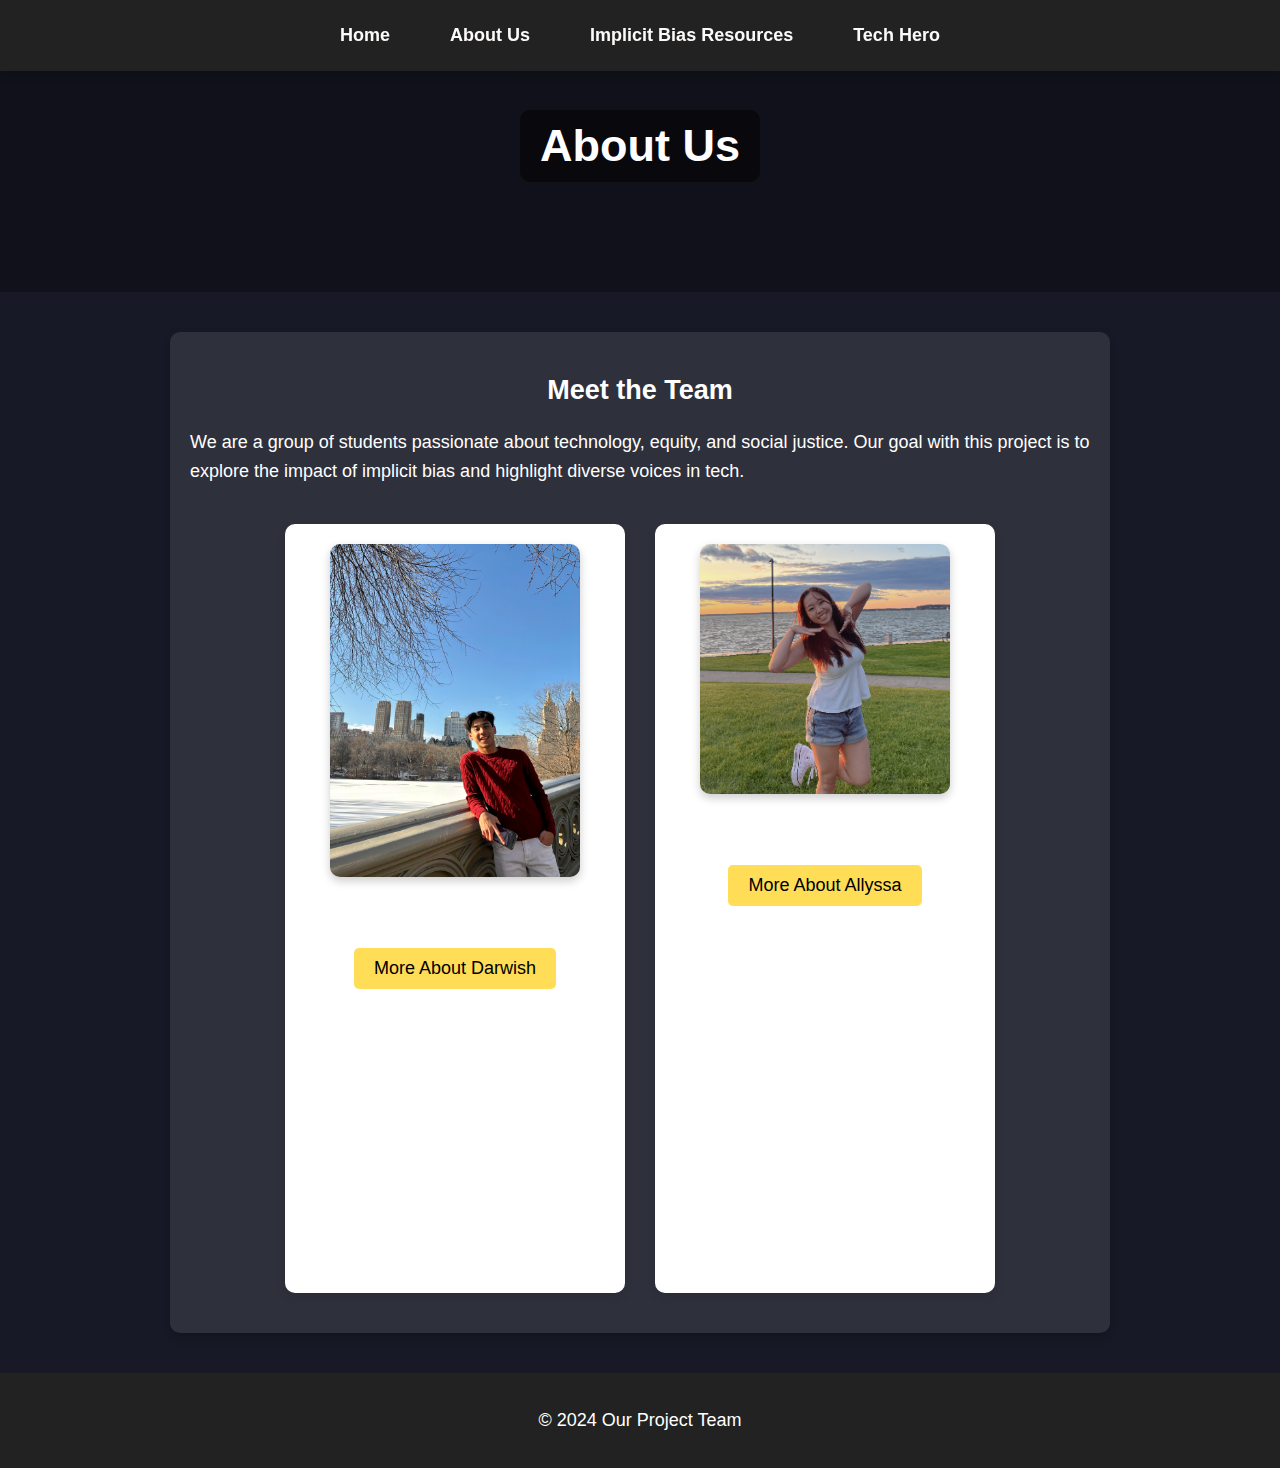
==== about.html @ 3a68ccfc "links and resource fix" ====
<!DOCTYPE html>
<html lang="en">
<head>
    <meta charset="UTF-8">
    <meta name="viewport" content="width=device-width, initial-scale=1.0">
    <title>About Us</title>
    <link rel="stylesheet" href="stylepage.css">
</head>
<body>
    
    <header>
        <h1>About Us</h1>
        <!-- Hamburger Menu for Mobile -->
        <div class="menu-toggle" onclick="toggleMenu()">☰</div> 
        <nav>
            <ul class="nav-list">
                <li><a href="index.html">Home</a></li>
                <li><a href="about.html">About Us</a></li>
                <li><a href="resource.html">Implicit Bias Resources</a></li>
                <li><a href="techhero.html">Tech Hero</a></li>
            </ul>
        </nav>
    </header>

    <main>
        <section>
            <h2>Meet the Team</h2>
            <p>We are a group of students passionate about technology, equity, and social justice. Our goal with this project is to explore the impact of implicit bias and highlight diverse voices in tech.</p>

            <!-- Team Members Section -->
            <div class="team-container">

                <!-- Darwish Rahim -->
                <div class="team-member">
                    <img src="images/darwish.jpg" alt="Darwish Rahim" class="team-image">
                    <h3>Darwish Rahim</h3>
                    <button class="expand-btn">More About Darwish</button>
                    <div class="member-info">
                        <p>Darwish is an economics and information science student who is interested in the intersection of technology and society. He enjoys working on projects that challenge existing biases in digital spaces.</p>
                        <p><strong>Fun Fact:</strong> Loves coding while listening to pop!</p>
                    </div>
                </div>

                <!-- Allyssa Thao -->
                <div class="team-member">
                    <img src="images/allyssa.png" alt="Allyssa Thao" class="team-image">
                    <h3>Allyssa Thao</h3>
                    <button class="expand-btn">More About Allyssa</button>
                    <div class="member-info">
                        <p>Allyssa is passionate about diversity in tech and ensuring that marginalized voices are included in the conversation. She is particularly interested in the role of AI in shaping narratives.</p>
                        <p><strong>Fun Fact:</strong> Can name every AI character from sci-fi movies!</p>
                    </div>
                </div>

            </div>
        </section>
    </main>

    <footer>
        <p>&copy; 2024 Our Project Team</p>
    </footer>

    <!-- JavaScript for Interactive Features -->
    <script>
        function toggleMenu() {
            let nav = document.querySelector(".nav-list");
            nav.style.display = (nav.style.display === "flex") ? "none" : "flex";
        }

        // Expandable team member info
        document.querySelectorAll(".expand-btn").forEach(button => {
            button.addEventListener("click", function() {
                let info = this.nextElementSibling;
                info.style.display = (info.style.display === "block") ? "none" : "block";
            });
        });
    </script>

</body>
</html>
---- stylepage.css ----
/* General Page Styling */
body {
    font-family: 'Gill Sans', 'Gill Sans MT', Calibri, 'Trebuchet MS', sans-serif;
    font-size: large;
    margin: 0;
    padding: 0;
    background: #171926;
    color: white;
    transition: background 0.3s ease-in-out;
}

/* Header Styling */
header {
    background: url('image/banner.jpg') no-repeat center center/cover;
    color: white;
    text-align: center;
    padding: 80px 20px;
    position: relative;
}

/* Subtle Overlay on Header */
header::before {
    content: "";
    position: absolute;
    top: 0;
    left: 0;
    width: 100%;
    height: 100%;
    background: rgba(0, 0, 0, 0.3);
}

header h1 {
    font-size: 2.5em;
    background: rgba(0, 0, 0, 0.5);
    display: inline-block;
    padding: 10px 20px;
    border-radius: 10px;
    position: relative;
    z-index: 2;
    animation: fadeIn 1.5s ease-in-out;
}

/* NAVIGATION BAR */
nav {
    background: #222;
    width: 100%;
    position: fixed;
    top: 0;
    left: 0;
    z-index: 1000;
    box-shadow: 0px 4px 10px rgba(0, 0, 0, 0.2);
}

.nav-list {
    list-style: none;
    display: flex;
    justify-content: center;
    gap: 20px;
    padding: 15px;
    margin: 0;
}

.nav-list li {
    display: inline-block;
    padding: 10px 20px;
    transition: all 0.3s ease-in-out;
}

.nav-list li:hover {
    background: #ff6b6b;
    border-radius: 5px;
    transform: scale(1.05);
}

.nav-list li a {
    color: #FCFAF9;
    text-decoration: none;
    font-weight: bold;
    transition: color 0.3s ease-in-out;
}

.nav-list li a:hover {
    color: #ffdd57;
}

/* HAMBURGER MENU */
.menu-toggle {
    display: none;
    font-size: 2rem;
    cursor: pointer;
    position: absolute;
    top: 15px;
    right: 20px;
    color: white;
}

/* Mobile Responsive */
@media screen and (max-width: 768px) {
    .menu-toggle {
        display: block;
    }

    .nav-list {
        display: none;
        flex-direction: column;
        background: #222;
        width: 100%;
        position: absolute;
        top: 50px;
        left: 0;
        padding: 10px;
    }

    .nav-list li {
        text-align: center;
        padding: 10px;
    }
}

/* General Headings */
h1, h2, h3 {
    text-align: center;
}

/* Main Content Styling */
section {
    max-width: 900px;
    margin: 40px auto;
    padding: 20px;
    background: rgba(255, 255, 255, 0.1);
    border-radius: 10px;
    box-shadow: 0px 4px 10px rgba(0, 0, 0, 0.2);
    animation: fadeIn 1s ease-in-out;
}

p {
    line-height: 1.6;
    font-size: 18px;
}

/* Hover Effects for Sections */
section:hover {
    transform: scale(1.02);
    transition: all 0.3s ease-in-out;
}

/* Interactive Expanding Content */
.expandable {
    cursor: pointer;
    font-weight: bold;
    color: #ffdd57;
    text-align: center;
    margin-top: 20px;
    transition: color 0.3s ease-in-out;
}

.expandable:hover {
    color: #e6b800;
}

.hidden-content {
    display: none;
    padding: 10px;
    transition: all 0.3s ease-in-out;
}

.expandable:active + .hidden-content {
    display: block;
}

/* Team Section Styling */
.team-container {
    display: flex;
    justify-content: center;
    flex-wrap: wrap;
    gap: 30px;
    padding: 20px;
}


.team-member {
    text-align: center;
    background: white;
    padding: 20px;
    width: 300px;
    box-shadow: 0px 4px 10px rgba(0, 0, 0, 0.1);
    border-radius: 10px;
    transition: transform 0.3s ease-in-out;
}

.team-member:hover {
    transform: scale(1.05);
}

/* Team Images */
.team-image {
    width: 100%;
    max-width: 250px;
    height: auto;
    border-radius: 10px;
    box-shadow: 0px 4px 10px rgba(0, 0, 0, 0.2);
}

/* Tech Hero Image */
.hero-image {
    width: 100%;
    max-width: 400px;
    display: block;
    margin: 20px auto;
    border-radius: 10px;
    box-shadow: 0px 4px 10px rgba(0, 0, 0, 0.2);
    transition: transform 0.3s ease-in-out;
}

.hero-image:hover {
    transform: scale(1.05);
}

/* Footer Styling */
footer {
    background-color: #222;
    color: white;
    text-align: center;
    padding: 15px;
    position: relative;
    margin-top: 40px;
}

footer a {
    color: #ffdd57;
    text-decoration: none;
    font-weight: bold;
    transition: color 0.3s ease-in-out;
}

footer a:hover {
    color: #e6b800;
}

/* Button Styles */
button {
    background-color: #ffdd57;
    color: black;
    font-size: 18px;
    padding: 10px 20px;
    border: none;
    border-radius: 5px;
    cursor: pointer;
    transition: all 0.3s ease-in-out;
}

button:hover {
    background-color: #e6b800;
    transform: scale(1.05);
}

/* Animations */
@keyframes fadeIn {
    from {
        opacity: 0;
        transform: translateY(-10px);
    }
    to {
        opacity: 1;
        transform: translateY(0);
    }
}

.ext-link {
    color: aqua;
}
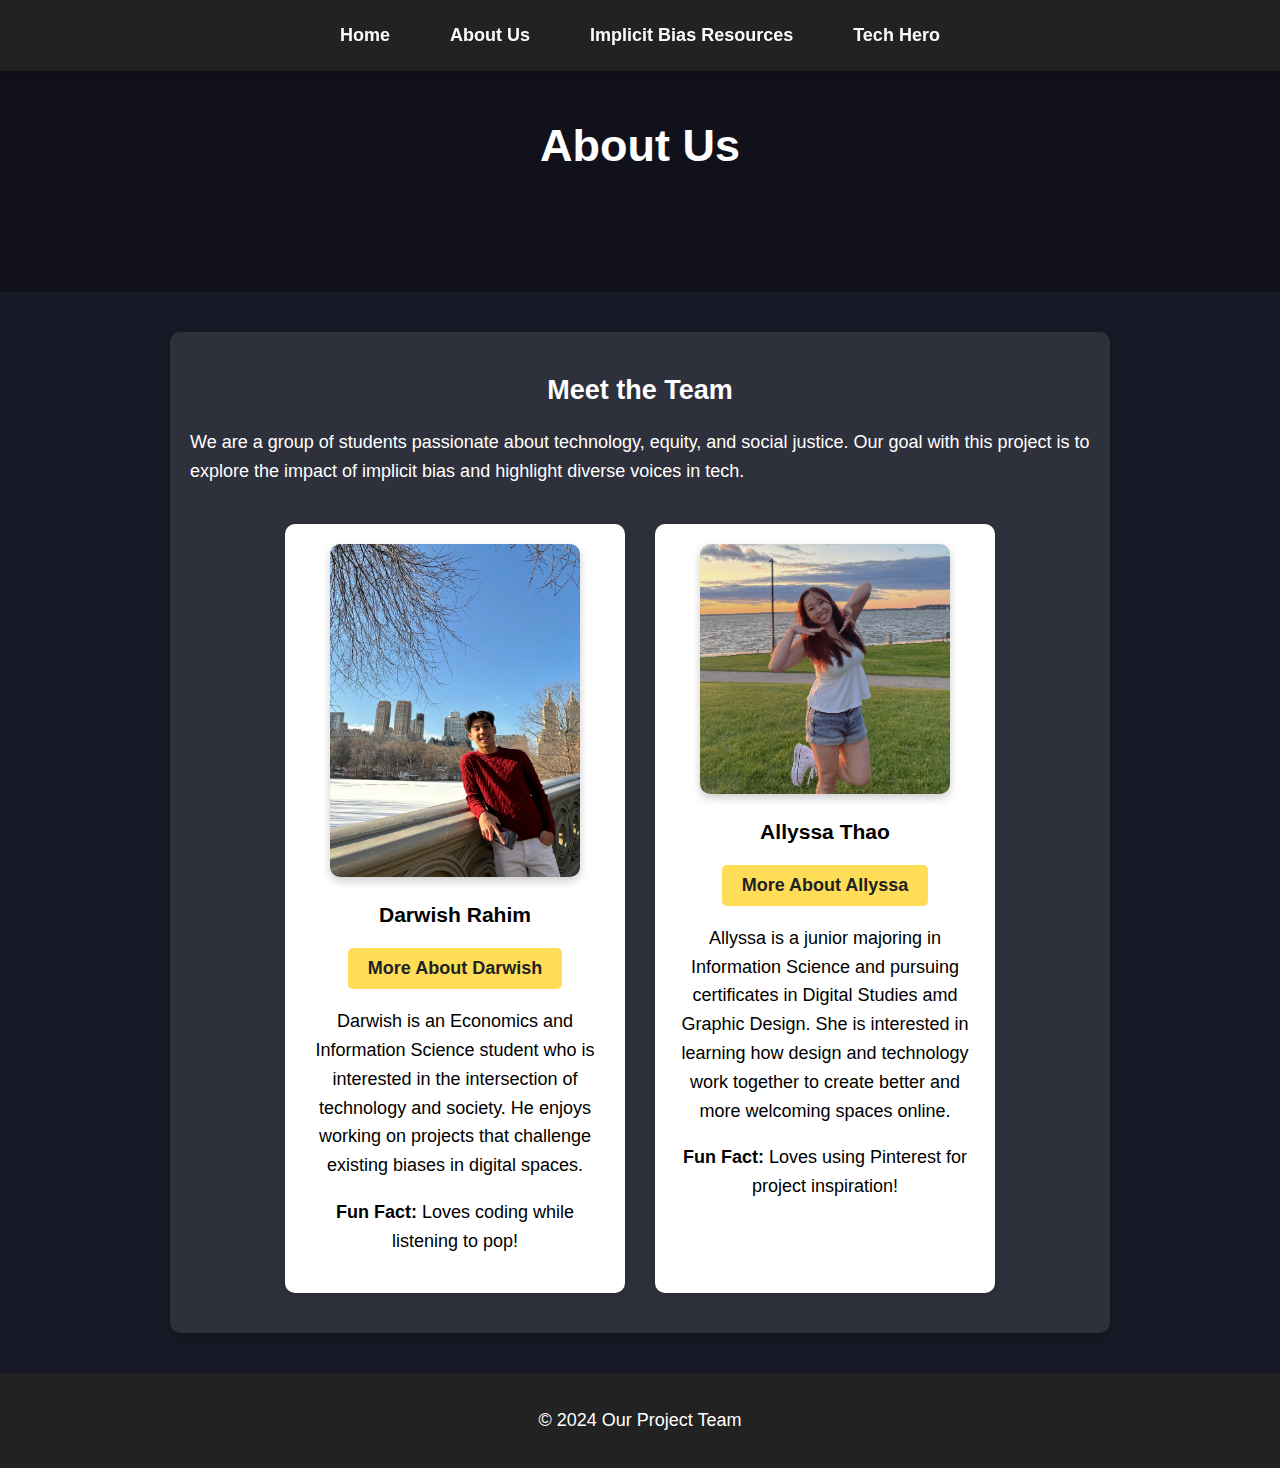
==== commit 97eeb10c: "about page updates" ====
--- a/about.html
+++ b/about.html
@@ -25,7 +25,8 @@
     <main>
         <section>
             <h2>Meet the Team</h2>
-            <p>We are a group of students passionate about technology, equity, and social justice. Our goal with this project is to explore the impact of implicit bias and highlight diverse voices in tech.</p>
+            <p>We are a group of students passionate about technology, equity, and social justice. 
+                Our goal with this project is to explore the impact of implicit bias and highlight diverse voices in tech.</p>
 
             <!-- Team Members Section -->
             <div class="team-container">
@@ -36,7 +37,8 @@
                     <h3>Darwish Rahim</h3>
                     <button class="expand-btn">More About Darwish</button>
                     <div class="member-info">
-                        <p>Darwish is an economics and information science student who is interested in the intersection of technology and society. He enjoys working on projects that challenge existing biases in digital spaces.</p>
+                        <p>Darwish is an Economics and Information Science student who is interested in the intersection of technology and society. 
+                            He enjoys working on projects that challenge existing biases in digital spaces.</p>
                         <p><strong>Fun Fact:</strong> Loves coding while listening to pop!</p>
                     </div>
                 </div>
@@ -47,8 +49,10 @@
                     <h3>Allyssa Thao</h3>
                     <button class="expand-btn">More About Allyssa</button>
                     <div class="member-info">
-                        <p>Allyssa is passionate about diversity in tech and ensuring that marginalized voices are included in the conversation. She is particularly interested in the role of AI in shaping narratives.</p>
-                        <p><strong>Fun Fact:</strong> Can name every AI character from sci-fi movies!</p>
+                        <p>Allyssa is a junior majoring in Information Science and pursuing certificates in Digital Studies amd Graphic Design.
+                            She is interested in learning how design and technology work together to create better and more welcoming spaces online. 
+                        </p>
+                        <p><strong>Fun Fact:</strong> Loves using Pinterest for project inspiration!</p>
                     </div>
                 </div>
 
@@ -56,6 +60,7 @@
         </section>
     </main>
 
+    <!-- Footer -->
     <footer>
         <p>&copy; 2024 Our Project Team</p>
     </footer>
--- a/stylepage.css
+++ b/stylepage.css
@@ -31,7 +31,6 @@
 
 header h1 {
     font-size: 2.5em;
-    background: rgba(0, 0, 0, 0.5);
     display: inline-block;
     padding: 10px 20px;
     border-radius: 10px;
@@ -186,6 +185,7 @@
     box-shadow: 0px 4px 10px rgba(0, 0, 0, 0.1);
     border-radius: 10px;
     transition: transform 0.3s ease-in-out;
+    color: black;
 }
 
 .team-member:hover {
@@ -239,20 +239,22 @@
 
 /* Button Styles */
 button {
-    background-color: #ffdd57;
-    color: black;
+    background-color: #ffdd57; /* Keep the yellow background */
+    color: #222; /* Dark color for better contrast */
     font-size: 18px;
     padding: 10px 20px;
     border: none;
     border-radius: 5px;
     cursor: pointer;
     transition: all 0.3s ease-in-out;
+    font-weight: bold;
 }
 
 button:hover {
-    background-color: #e6b800;
-    transform: scale(1.05);
-}
+    background-color: #e6b800; /* Slightly darker yellow */
+    transform: scale(1.05);
+}
+
 
 /* Animations */
 @keyframes fadeIn {
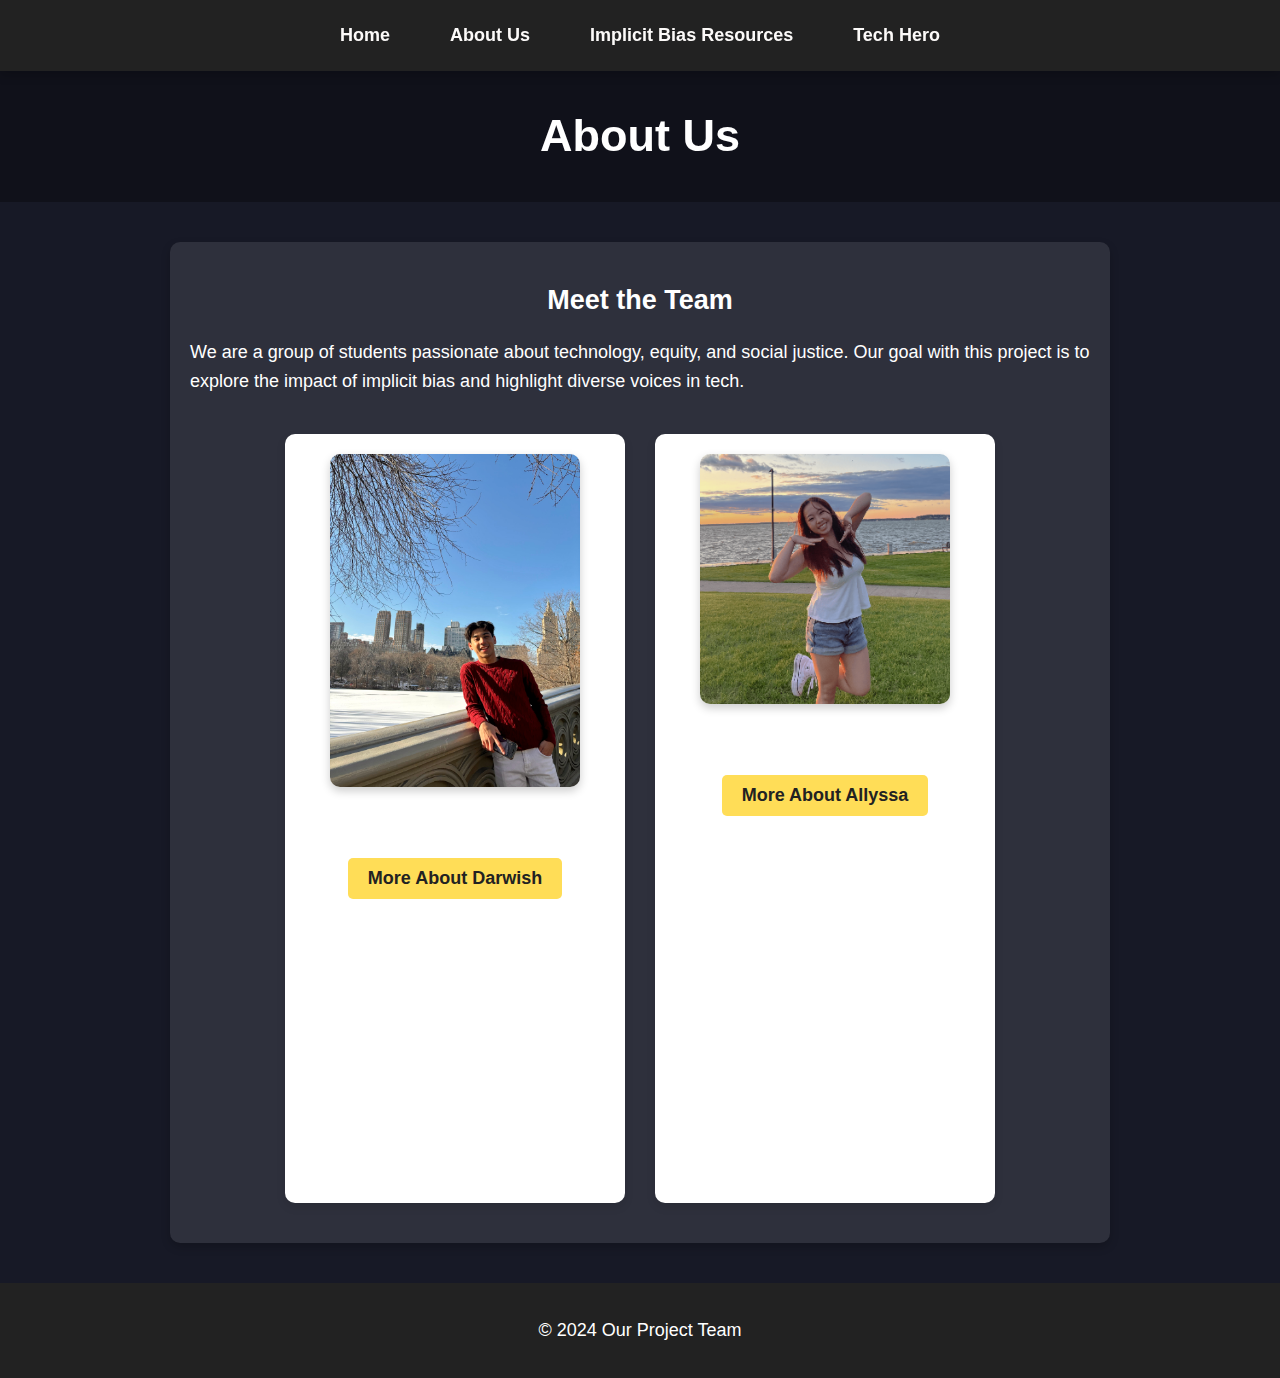
==== commit 6adf9fb6: "fixed css layout" ====
--- a/about.html
+++ b/about.html
@@ -9,7 +9,6 @@
 <body>
     
     <header>
-        <h1>About Us</h1>
         <!-- Hamburger Menu for Mobile -->
         <div class="menu-toggle" onclick="toggleMenu()">☰</div> 
         <nav>
@@ -20,6 +19,7 @@
                 <li><a href="techhero.html">Tech Hero</a></li>
             </ul>
         </nav>
+        <h1>About Us</h1>
     </header>
 
     <main>
--- a/stylepage.css
+++ b/stylepage.css
@@ -1,4 +1,4 @@
-/* General Page Styling */
+/* GENERAL PAGE STYLING */
 body {
     font-family: 'Gill Sans', 'Gill Sans MT', Calibri, 'Trebuchet MS', sans-serif;
     font-size: large;
@@ -9,16 +9,20 @@
     transition: background 0.3s ease-in-out;
 }
 
-/* Header Styling */
+/* HEADER STYLING */
 header {
-    background: url('image/banner.jpg') no-repeat center center/cover;
-    color: white;
-    text-align: center;
-    padding: 80px 20px;
+    color: white;
+    text-align: center;
+    padding-top: 80px;
+    padding-bottom: 10px;
     position: relative;
-}
-
-/* Subtle Overlay on Header */
+    top: 0;
+    left: 0;
+    width: 100%;
+    height: 100%;
+}
+
+/* HEADER STYLING */
 header::before {
     content: "";
     position: absolute;
@@ -26,14 +30,12 @@
     left: 0;
     width: 100%;
     height: 100%;
-    background: rgba(0, 0, 0, 0.3);
+    background: rgba(0, 0, 0, 0.3); /* DEFINES HEADER SPACE */
 }
 
 header h1 {
     font-size: 2.5em;
     display: inline-block;
-    padding: 10px 20px;
-    border-radius: 10px;
     position: relative;
     z-index: 2;
     animation: fadeIn 1.5s ease-in-out;
@@ -46,7 +48,6 @@
     position: fixed;
     top: 0;
     left: 0;
-    z-index: 1000;
     box-shadow: 0px 4px 10px rgba(0, 0, 0, 0.2);
 }
 
@@ -121,6 +122,10 @@
     text-align: center;
 }
 
+.ext-link {
+    color: aquamarine;
+}
+
 /* Main Content Styling */
 section {
     max-width: 900px;
@@ -185,7 +190,6 @@
     box-shadow: 0px 4px 10px rgba(0, 0, 0, 0.1);
     border-radius: 10px;
     transition: transform 0.3s ease-in-out;
-    color: black;
 }
 
 .team-member:hover {
@@ -239,6 +243,8 @@
 
 /* Button Styles */
 button {
+    background-color: #ffdd57;
+    color: black;
     background-color: #ffdd57; /* Keep the yellow background */
     color: #222; /* Dark color for better contrast */
     font-size: 18px;
@@ -251,6 +257,7 @@
 }
 
 button:hover {
+    background-color: #e6b800;
     background-color: #e6b800; /* Slightly darker yellow */
     transform: scale(1.05);
 }
@@ -266,8 +273,4 @@
         opacity: 1;
         transform: translateY(0);
     }
-}
-
-.ext-link {
-    color: aqua;
 }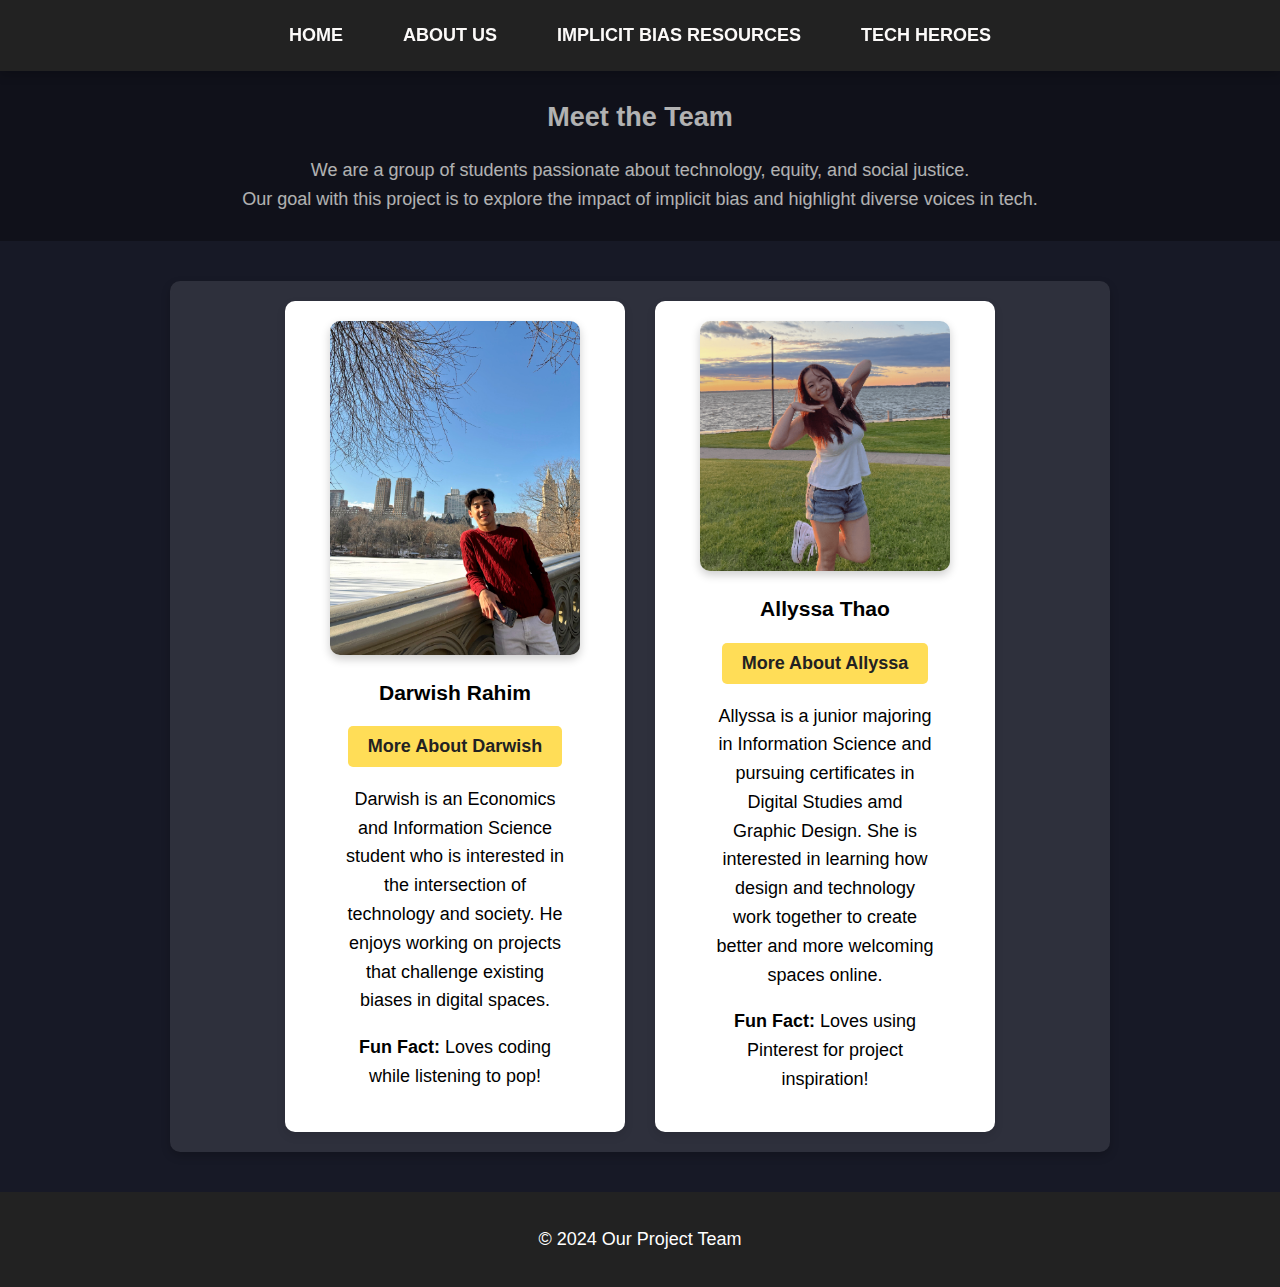
==== commit 59ee1b98: "update about page" ====
--- a/about.html
+++ b/about.html
@@ -8,78 +8,78 @@
 </head>
 <body>
     
-    <header>
-        <!-- Hamburger Menu for Mobile -->
-        <div class="menu-toggle" onclick="toggleMenu()">☰</div> 
-        <nav>
-            <ul class="nav-list">
-                <li><a href="index.html">Home</a></li>
-                <li><a href="about.html">About Us</a></li>
-                <li><a href="resource.html">Implicit Bias Resources</a></li>
-                <li><a href="techhero.html">Tech Hero</a></li>
-            </ul>
-        </nav>
-        <h1>About Us</h1>
-    </header>
+<header>
+    <!-- Hamburger Menu for Mobile -->
+    <div class="menu-toggle" onclick="toggleMenu()">☰</div> 
+    <nav>
+        <ul class="nav-list">
+            <li><a href="index.html">HOME</a></li>
+            <li><a href="about.html">ABOUT US</a></li>
+            <li><a href="resource.html">IMPLICIT BIAS RESOURCES</a></li>
+            <li><a href="techhero.html">TECH HEROES</a></li>
+        </ul>
+    </nav>
 
-    <main>
-        <section>
-            <h2>Meet the Team</h2>
-            <p>We are a group of students passionate about technology, equity, and social justice. 
-                Our goal with this project is to explore the impact of implicit bias and highlight diverse voices in tech.</p>
+    <!-- Meet the Team -->
+    <h2>Meet the Team</h2>
+    <p>We are a group of students passionate about technology, equity, and social justice. <br>
+    Our goal with this project is to explore the impact of implicit bias and highlight diverse voices in tech.</p>
+</header>
 
-            <!-- Team Members Section -->
-            <div class="team-container">
+<main>
+    <section>
+        <!-- Team Members Section -->
+        <div class="team-container">
+            
+            <!-- Darwish Rahim -->
+            <div class="team-member">
+                <img src="images/darwish.jpg" alt="Darwish Rahim" class="team-image">
+                <h3>Darwish Rahim</h3>
+                <button class="expand-btn">More About Darwish</button>
+                <div class="member-info">
+                    <p>Darwish is an Economics and Information Science student who is interested in the intersection of technology and society. 
+                        He enjoys working on projects that challenge existing biases in digital spaces.</p>
+                    <p><strong>Fun Fact:</strong> Loves coding while listening to pop!</p>
+                </div>
+            </div>
 
-                <!-- Darwish Rahim -->
-                <div class="team-member">
-                    <img src="images/darwish.jpg" alt="Darwish Rahim" class="team-image">
-                    <h3>Darwish Rahim</h3>
-                    <button class="expand-btn">More About Darwish</button>
-                    <div class="member-info">
-                        <p>Darwish is an Economics and Information Science student who is interested in the intersection of technology and society. 
-                            He enjoys working on projects that challenge existing biases in digital spaces.</p>
-                        <p><strong>Fun Fact:</strong> Loves coding while listening to pop!</p>
-                    </div>
+            <!-- Allyssa Thao -->
+            <div class="team-member">
+                <img src="images/allyssa.png" alt="Allyssa Thao" class="team-image">
+                <h3>Allyssa Thao</h3>
+                <button class="expand-btn">More About Allyssa</button>
+                <div class="member-info">
+                    <p>Allyssa is a junior majoring in Information Science and pursuing certificates in Digital Studies amd Graphic Design.
+                        She is interested in learning how design and technology work together to create better and more welcoming spaces online. 
+                    </p>
+                    <p><strong>Fun Fact:</strong> Loves using Pinterest for project inspiration!</p>
                 </div>
+            </div>
 
-                <!-- Allyssa Thao -->
-                <div class="team-member">
-                    <img src="images/allyssa.png" alt="Allyssa Thao" class="team-image">
-                    <h3>Allyssa Thao</h3>
-                    <button class="expand-btn">More About Allyssa</button>
-                    <div class="member-info">
-                        <p>Allyssa is a junior majoring in Information Science and pursuing certificates in Digital Studies amd Graphic Design.
-                            She is interested in learning how design and technology work together to create better and more welcoming spaces online. 
-                        </p>
-                        <p><strong>Fun Fact:</strong> Loves using Pinterest for project inspiration!</p>
-                    </div>
-                </div>
+        </div>
+    </section>
+</main>
 
-            </div>
-        </section>
-    </main>
+<!-- Footer -->
+<footer>
+    <p>&copy; 2024 Our Project Team</p>
+</footer>
 
-    <!-- Footer -->
-    <footer>
-        <p>&copy; 2024 Our Project Team</p>
-    </footer>
+<!-- JavaScript for Interactive Features -->
+<script>
+    function toggleMenu() {
+        let nav = document.querySelector(".nav-list");
+        nav.style.display = (nav.style.display === "flex") ? "none" : "flex";
+    }
 
-    <!-- JavaScript for Interactive Features -->
-    <script>
-        function toggleMenu() {
-            let nav = document.querySelector(".nav-list");
-            nav.style.display = (nav.style.display === "flex") ? "none" : "flex";
-        }
-
-        // Expandable team member info
-        document.querySelectorAll(".expand-btn").forEach(button => {
-            button.addEventListener("click", function() {
-                let info = this.nextElementSibling;
-                info.style.display = (info.style.display === "block") ? "none" : "block";
-            });
+    // Expandable team member info
+    document.querySelectorAll(".expand-btn").forEach(button => {
+        button.addEventListener("click", function() {
+            let info = this.nextElementSibling;
+            info.style.display = (info.style.display === "block") ? "none" : "block";
         });
-    </script>
+    });
+</script>
 
 </body>
 </html>
--- a/stylepage.css
+++ b/stylepage.css
@@ -1,6 +1,6 @@
 /* GENERAL PAGE STYLING */
 body {
-    font-family: 'Gill Sans', 'Gill Sans MT', Calibri, 'Trebuchet MS', sans-serif;
+    font-family: 'Gotham','Verdana', sans-serif;
     font-size: large;
     margin: 0;
     padding: 0;
@@ -22,7 +22,6 @@
     height: 100%;
 }
 
-/* HEADER STYLING */
 header::before {
     content: "";
     position: absolute;
@@ -94,7 +93,7 @@
     color: white;
 }
 
-/* Mobile Responsive */
+/* MOBILE RESPONSIVE */
 @media screen and (max-width: 768px) {
     .menu-toggle {
         display: block;
@@ -117,16 +116,12 @@
     }
 }
 
-/* General Headings */
+/* GENERAL HEADINGS */
 h1, h2, h3 {
     text-align: center;
 }
 
-.ext-link {
-    color: aquamarine;
-}
-
-/* Main Content Styling */
+/* MAIN CONTENT STYLING */
 section {
     max-width: 900px;
     margin: 40px auto;
@@ -140,15 +135,39 @@
 p {
     line-height: 1.6;
     font-size: 18px;
-}
-
-/* Hover Effects for Sections */
+    padding-left: 40px;
+    padding-right: 40px;
+}
+
+/* MAKES LINKS MORE NOTICEABLE */
+.ext-link {
+    background: aquamarine;
+    color: black;
+    border-radius: 5px;
+    text-decoration: none;
+    padding: 5px 10px;
+}
+
+.ext-link:hover {
+    background: #ff6b6b;
+    color: #ffdd57;
+}
+
+.home-content { 
+    text-align: center;
+}
+
+.interactive-cards {
+    display: flex;
+}
+
+/* HOVER EFFECTS FOR SECTIONS */
 section:hover {
     transform: scale(1.02);
     transition: all 0.3s ease-in-out;
 }
 
-/* Interactive Expanding Content */
+/* INTERACTIVE EXPANDING CONTENT */
 .expandable {
     cursor: pointer;
     font-weight: bold;
@@ -172,15 +191,15 @@
     display: block;
 }
 
-/* Team Section Styling */
+/* TEAM SECTION STYLING */
 .team-container {
+    color: black;
     display: flex;
     justify-content: center;
     flex-wrap: wrap;
     gap: 30px;
-    padding: 20px;
-}
-
+    size: medium;
+}
 
 .team-member {
     text-align: center;
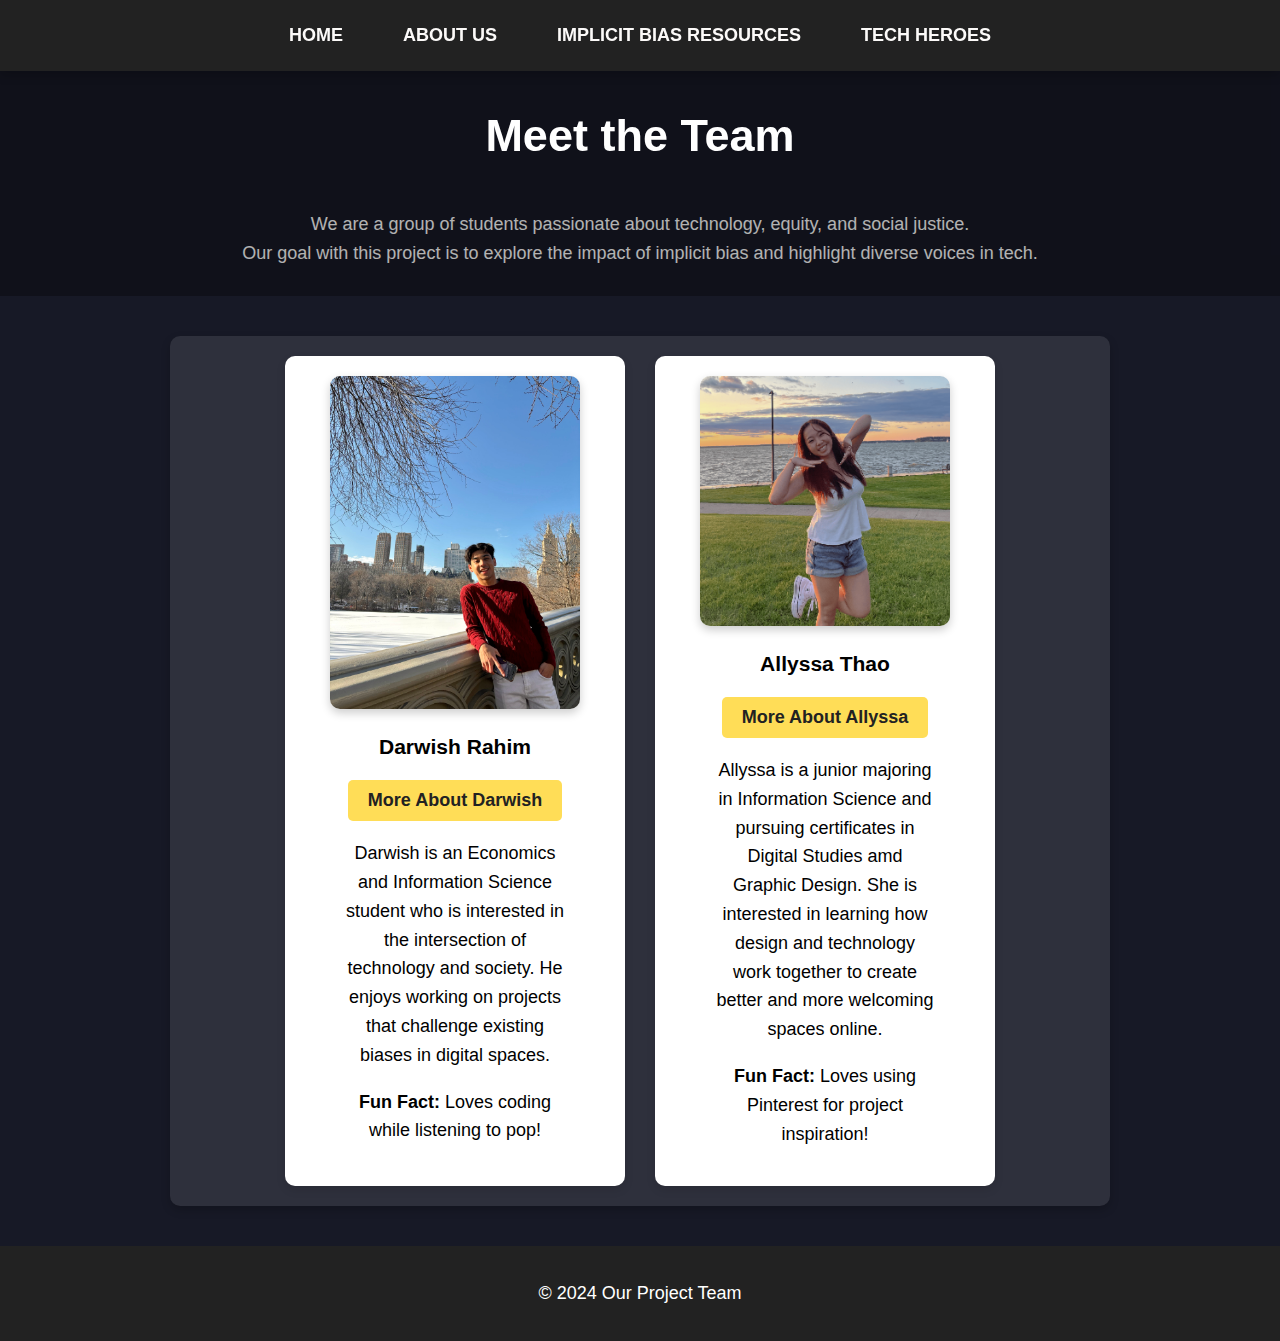
==== commit a2372e64: "tech hero" ====
--- a/about.html
+++ b/about.html
@@ -21,7 +21,7 @@
     </nav>
 
     <!-- Meet the Team -->
-    <h2>Meet the Team</h2>
+    <h1>Meet the Team</h1>
     <p>We are a group of students passionate about technology, equity, and social justice. <br>
     Our goal with this project is to explore the impact of implicit bias and highlight diverse voices in tech.</p>
 </header>
@@ -30,7 +30,7 @@
     <section>
         <!-- Team Members Section -->
         <div class="team-container">
-            
+
             <!-- Darwish Rahim -->
             <div class="team-member">
                 <img src="images/darwish.jpg" alt="Darwish Rahim" class="team-image">
--- a/stylepage.css
+++ b/stylepage.css
@@ -36,6 +36,11 @@
     font-size: 2.5em;
     display: inline-block;
     position: relative;
+    z-index: 2;
+    animation: fadeIn 1.5s ease-in-out;
+}
+
+header p {
     z-index: 2;
     animation: fadeIn 1.5s ease-in-out;
 }
@@ -146,6 +151,7 @@
     border-radius: 5px;
     text-decoration: none;
     padding: 5px 10px;
+    line-height: 2;
 }
 
 .ext-link:hover {
@@ -215,7 +221,6 @@
     transform: scale(1.05);
 }
 
-/* Team Images */
 .team-image {
     width: 100%;
     max-width: 250px;
@@ -224,19 +229,15 @@
     box-shadow: 0px 4px 10px rgba(0, 0, 0, 0.2);
 }
 
-/* Tech Hero Image */
+/* TECH HERO IMAGES */
 .hero-image {
     width: 100%;
-    max-width: 400px;
+    max-width: 600px;
     display: block;
     margin: 20px auto;
     border-radius: 10px;
     box-shadow: 0px 4px 10px rgba(0, 0, 0, 0.2);
     transition: transform 0.3s ease-in-out;
-}
-
-.hero-image:hover {
-    transform: scale(1.05);
 }
 
 /* Footer Styling */
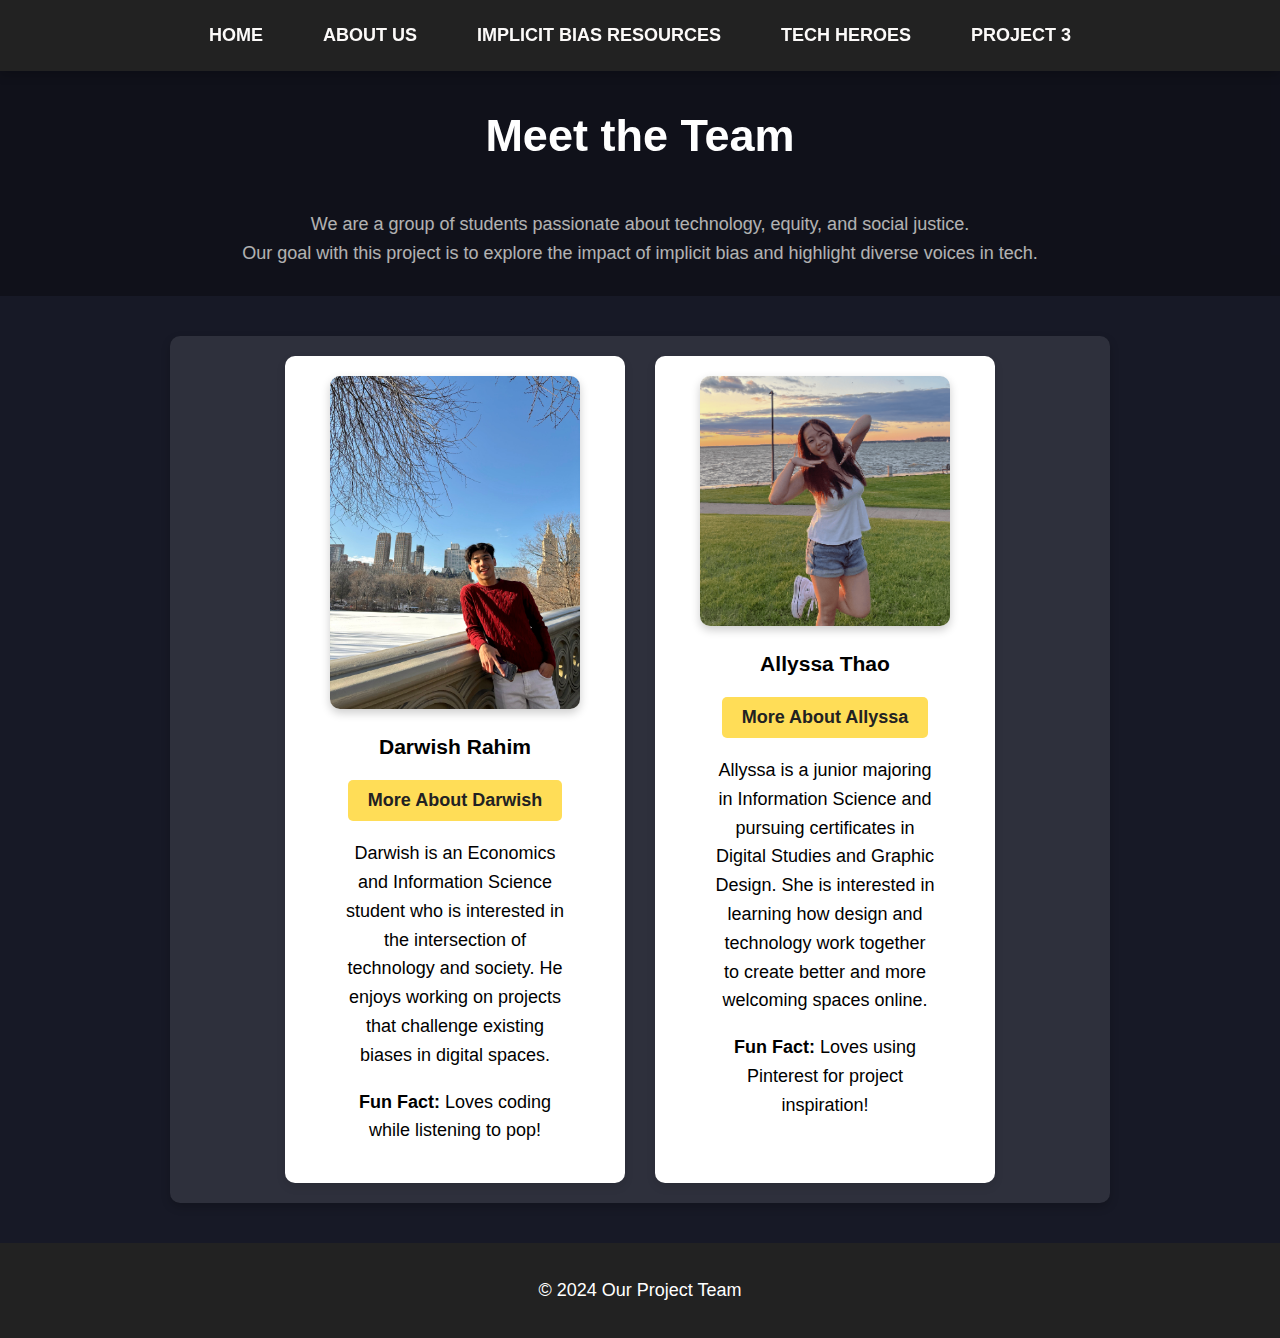
==== commit 87850190: "project 3 creation" ====
--- a/about.html
+++ b/about.html
@@ -17,6 +17,7 @@
             <li><a href="about.html">ABOUT US</a></li>
             <li><a href="resource.html">IMPLICIT BIAS RESOURCES</a></li>
             <li><a href="techhero.html">TECH HEROES</a></li>
+            <li><a href="reflection.html">PROJECT 3</a></li>
         </ul>
     </nav>
 
@@ -49,7 +50,7 @@
                 <h3>Allyssa Thao</h3>
                 <button class="expand-btn">More About Allyssa</button>
                 <div class="member-info">
-                    <p>Allyssa is a junior majoring in Information Science and pursuing certificates in Digital Studies amd Graphic Design.
+                    <p>Allyssa is a junior majoring in Information Science and pursuing certificates in Digital Studies and Graphic Design.
                         She is interested in learning how design and technology work together to create better and more welcoming spaces online. 
                     </p>
                     <p><strong>Fun Fact:</strong> Loves using Pinterest for project inspiration!</p>
